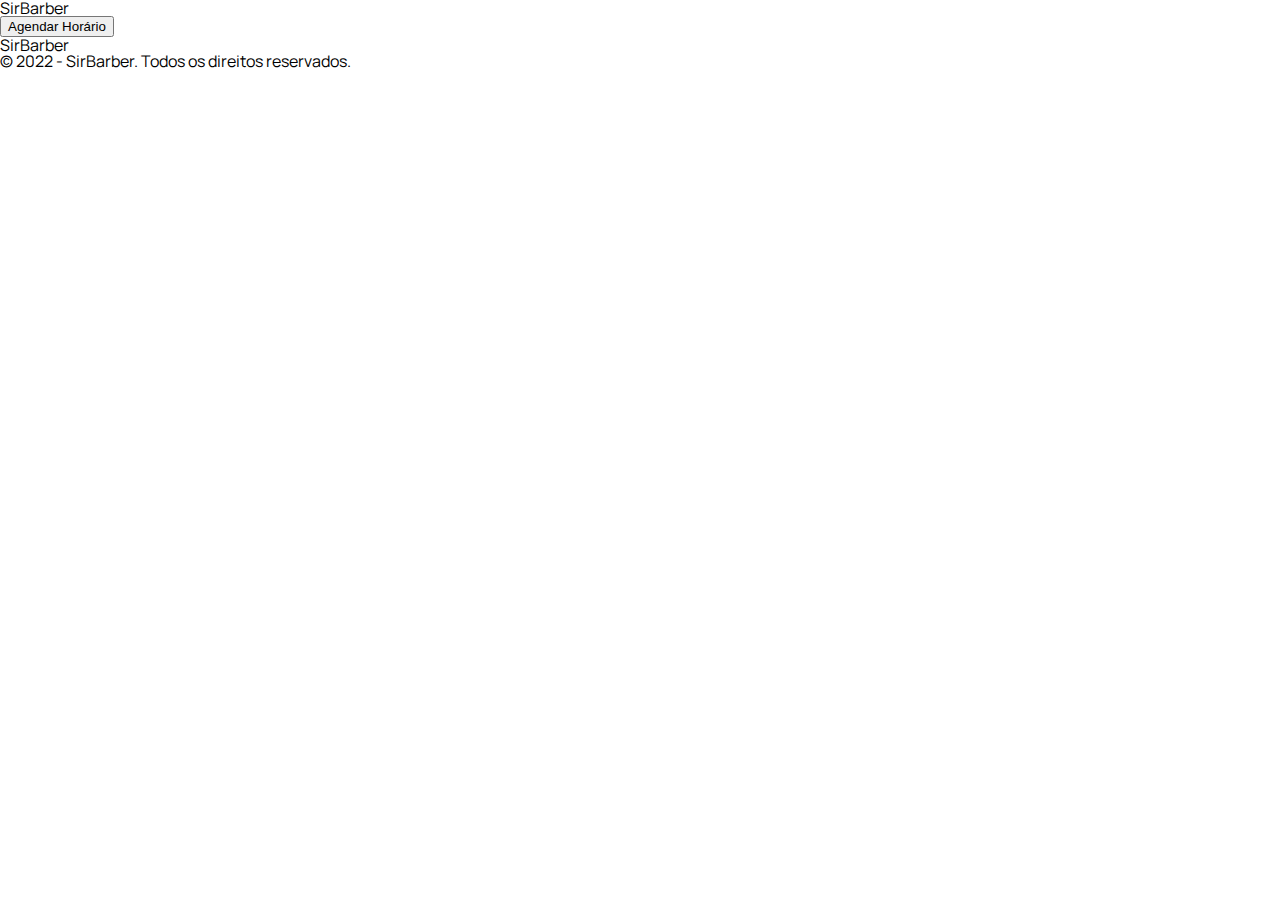
==== index.html @ c5fa6e9f "Frist commit" ====
<!DOCTYPE html>
<html lang="pt-BR">
<head>
    <meta charset="UTF-8">
    <meta http-equiv="X-UA-Compatible" content="IE=edge">
    <meta name="viewport" content="width=device-width, initial-scale=1.0">
    
    <title>SirBarber - Uma nova experiência em barbearia</title>

    <link rel="preconnect" href="https://fonts.googleapis.com">
    <link rel="preconnect" href="https://fonts.gstatic.com" crossorigin>
    <link href="https://fonts.googleapis.com/css2?family=Manrope:wght@400;700&display=swap" rel="stylesheet">
   
<link rel="stylesheet" href="./css/reset.css"/>
    <link rel="stylesheet" href="./css/main.css"/>
</head>
<body>
    <header>
        <div>SirBarber</div>
        <button> Agendar Horário</button>

    </header>

    <main>

    </main>

    <footer>
        <div>
            <div> SirBarber</div>
            <span>&copy; 2022 - SirBarber. Todos os direitos reservados.</span>
        </div>

        <div>
            <a href="http://instagram.com/codar.me"> 
                <svg width="40" height="40" viewBox="0 0 40 40" fill="none" xmlns="http://www.w3.org/2000/svg">
                    <path d="M27.2361 15.4582C26.9661 15.7283 26.5998 15.88 26.2179 15.88C25.8359 15.88 25.4697 15.7283 25.1996 15.4582C24.9296 15.1882 24.7779 14.8219 24.7779 14.44C24.7779 14.0581 24.9296 13.6918 25.1996 13.4218C25.4697 13.1517 25.8359 13 26.2179 13C26.5998 13 26.9661 13.1517 27.2361 13.4218C27.5062 13.6918 27.6579 14.0581 27.6579 14.44C27.6579 14.8219 27.5062 15.1882 27.2361 15.4582Z" fill="white"/>
                    <path fill-rule="evenodd" clip-rule="evenodd" d="M13.9999 20.602C13.9999 23.911 16.6909 26.602 19.9999 26.602C23.3089 26.602 25.9999 23.911 25.9999 20.602C25.9999 17.293 23.3089 14.602 19.9999 14.602C16.6909 14.602 13.9999 17.293 13.9999 20.602ZM16.9999 20.602C16.9999 18.947 18.3448 17.602 19.9999 17.602C21.6549 17.602 22.9999 18.947 22.9999 20.602C22.9999 22.257 21.6549 23.602 19.9999 23.602C18.3448 23.602 16.9999 22.257 16.9999 20.602Z" fill="white"/>
                    <path fill-rule="evenodd" clip-rule="evenodd" d="M7.99988 26C7.99988 29.084 10.9159 32 13.9999 32H25.9999C29.0839 32 31.9999 29.084 31.9999 26V14C31.9999 10.916 29.0839 8 25.9999 8H13.9999C10.9159 8 7.99988 10.916 7.99988 14V26ZM10.9999 14C10.9999 12.598 12.5979 11 13.9999 11H25.9999C27.4019 11 28.9999 12.598 28.9999 14V26C28.9999 27.402 27.4019 29 25.9999 29H13.9999C12.5699 29 10.9999 27.43 10.9999 26V14Z" fill="white"/>
                </svg>
            </a>

            <a href="http://facebook.com/codar.me"> 
                <svg width="41" height="40" viewBox="0 0 41 40" fill="none" xmlns="http://www.w3.org/2000/svg">
                <path d="M32.3333 20.0026C32.3338 17.7092 31.6771 15.4638 30.4409 13.532C29.2048 11.6003 27.441 10.0633 25.3584 9.10287C23.2758 8.14249 20.9617 7.799 18.6899 8.11307C16.4181 8.42714 14.2839 9.38562 12.54 10.875C10.7961 12.3644 9.5155 14.3224 8.84985 16.517C8.18419 18.7116 8.16137 21.0511 8.78407 23.2583C9.40677 25.4655 10.6489 27.448 12.3634 28.9712C14.078 30.4943 16.193 31.4943 18.4583 31.8526V23.4706H15.4123V20.0026H18.4583V17.3576C18.3928 16.7404 18.464 16.1163 18.6665 15.5296C18.8691 14.9429 19.1982 14.4079 19.6305 13.9625C20.0629 13.5171 20.5878 13.1722 21.1682 12.9522C21.7486 12.7323 22.3703 12.6426 22.9893 12.6896C23.8893 12.7016 24.7873 12.7796 25.6763 12.9236V15.8806H24.1643C23.9067 15.8468 23.6448 15.8714 23.398 15.9526C23.1512 16.0337 22.9259 16.1694 22.7386 16.3494C22.5513 16.5295 22.407 16.7494 22.3162 16.9928C22.2254 17.2362 22.1906 17.4969 22.2143 17.7556V20.0056H25.5423L25.0103 23.4736H22.2083V31.8606C25.0317 31.414 27.603 29.9741 29.4591 27.8002C31.3153 25.6263 32.3345 22.8612 32.3333 20.0026Z" fill="white"/>
                </svg>
            </a>

            <a href="http://twitter.com/codar.me"> 
                <svg width="41" height="40" viewBox="0 0 41 40" fill="none" xmlns="http://www.w3.org/2000/svg">
                    <path d="M32.6666 12.25C31.7666 12.7 30.8666 12.85 29.8166 13C30.8666 12.4 31.6166 11.5 31.9166 10.3C31.0166 10.9 29.9666 11.2 28.7666 11.5C27.8666 10.6 26.5166 10 25.1666 10C22.6166 10 20.3666 12.25 20.3666 14.95C20.3666 15.4 20.3666 15.7 20.5166 16C16.4666 15.85 12.7166 13.9 10.3166 10.9C9.86663 11.65 9.71663 12.4 9.71663 13.45C9.71663 15.1 10.6166 16.6 11.9666 17.5C11.2166 17.5 10.4666 17.2 9.71663 16.9C9.71663 19.3 11.3666 21.25 13.6166 21.7C13.1666 21.85 12.7166 21.85 12.2666 21.85C11.9666 21.85 11.6666 21.85 11.3666 21.7C11.9666 23.65 13.7666 25.15 16.0166 25.15C14.3666 26.5 12.2666 27.25 9.86663 27.25H8.66663C10.9166 28.6 13.4666 29.5 16.1666 29.5C25.1666 29.5 30.1166 22 30.1166 15.55V14.95C31.1666 14.2 32.0666 13.3 32.6666 12.25Z" fill="white"/>
                </svg>
                    
            </a>


        </div>
    </footer>
</body>
</html>
---- css/main.css ----
body{
    font-family:'Manrope', sans-serif;
}
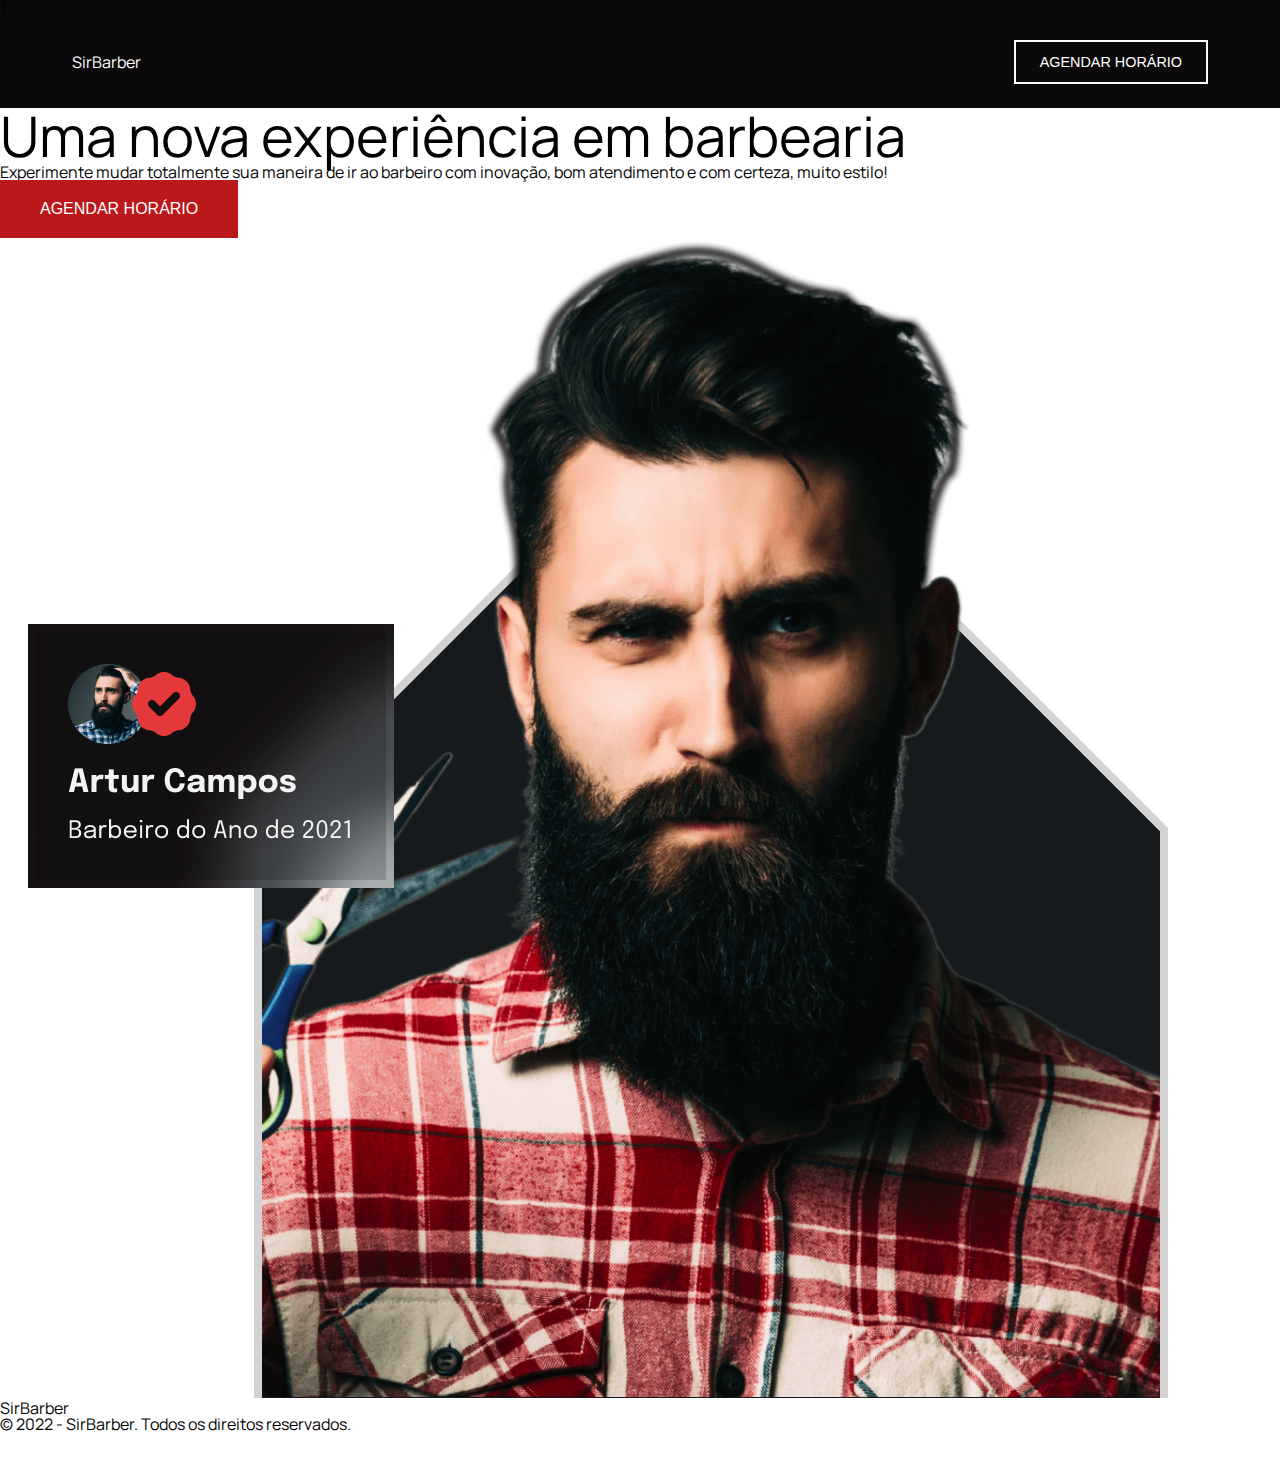
==== commit 42c01d7f: "Alteraçao arquivos css e index.html" ====
--- a/index.html
+++ b/index.html
@@ -15,13 +15,27 @@
     <link rel="stylesheet" href="./css/main.css"/>
 </head>
 <body>
-    <header>
-        <div>SirBarber</div>
-        <button> Agendar Horário</button>
+    <header id="header-container">]
+        <div class=" container header">
+            <div>SirBarber</div>
+            <button class="btn btn-outline btn-sm"> Agendar Horário</button>
+        </div>
 
     </header>
 
     <main>
+        <section id="hero"> 
+            <div class="hero-text">
+                <h1 class="hero-text__title">Uma nova experiência em barbearia</h1>
+                <p>Experimente mudar totalmente sua maneira de ir ao barbeiro com inovação, bom atendimento e com certeza, muito estilo!</p>
+                <button class="btn btn-primary"> Agendar Horário</button>
+            </div>
+
+            <div class="hero-img">
+                <img src="./img/img-hero-barber-desktop.png"/>
+
+            </div>
+        </section>
 
     </main>
 
--- a/css/main.css
+++ b/css/main.css
@@ -1,3 +1,59 @@
+
+
+/* Generico */
+
 body{
     font-family:'Manrope', sans-serif;
-}+}
+
+.btn {
+    padding:20px 40px;
+    color: #ffffff;
+    text-transform: uppercase;
+    font-size: 1rem;
+}
+
+.btn-sm {
+    padding: 12px 24px;
+    font-size: 0.9rem; 
+}
+
+.btn-primary{
+    background-color: #ba181b;
+
+
+}
+
+.btn-outline{
+    border: 2px solid #ffffff;
+    background-color: transparent;
+}
+
+.container{
+    max-width: 1280px;
+    margin: 0 auto;
+}
+
+/* Layout */
+
+#header-container{
+    background-color: #0b090a;
+}
+
+.header{
+    
+    color: #ffffff;
+    padding: 24px 72px;
+
+    display: flex;
+    justify-content: space-between;
+    align-items: center;
+  
+}
+
+/* HERO SECTION */
+
+.hero-text__title{
+    font-size: 56px;
+}
+
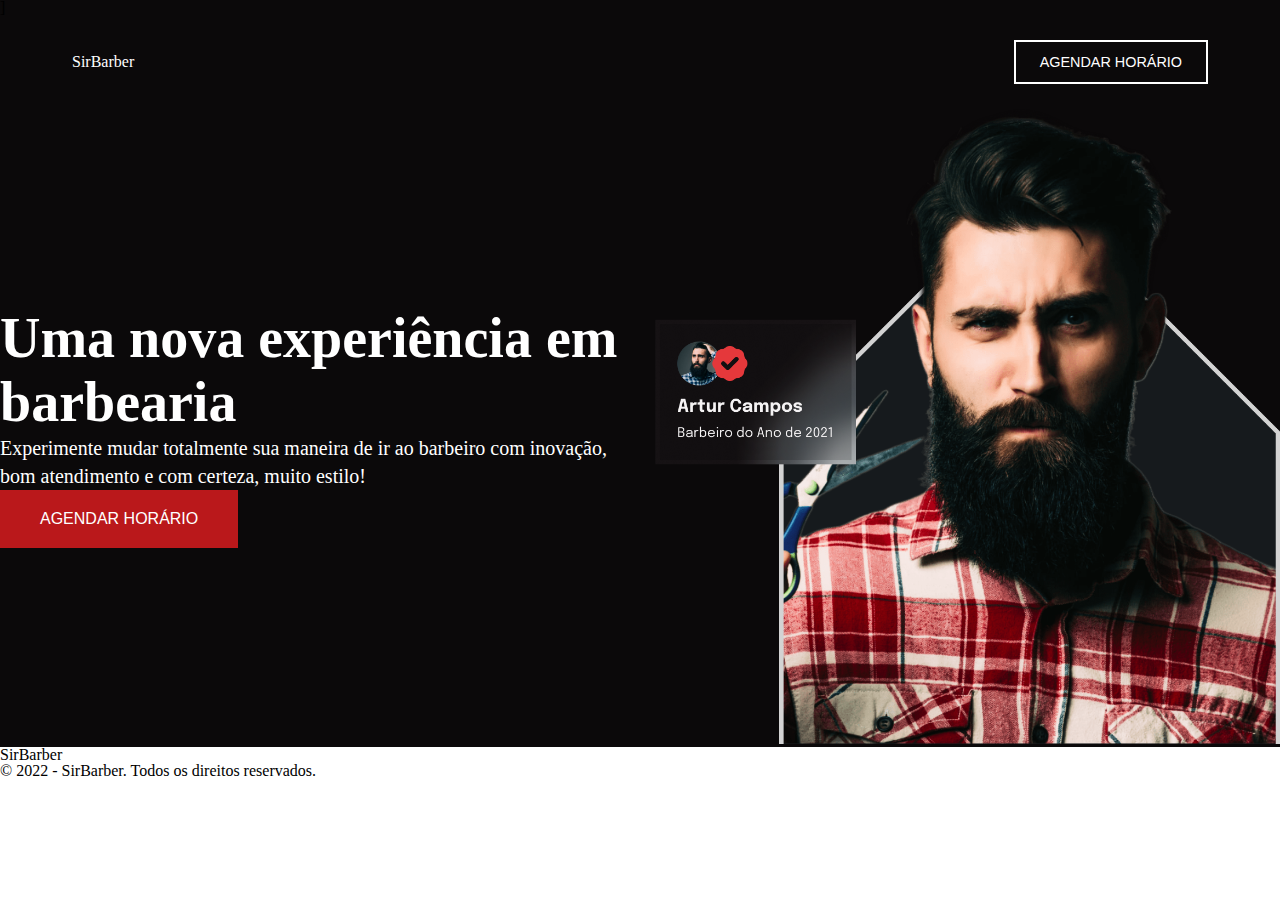
==== commit 2aabfd97: "main.css index.html" ====
--- a/index.html
+++ b/index.html
@@ -9,7 +9,7 @@
 
     <link rel="preconnect" href="https://fonts.googleapis.com">
     <link rel="preconnect" href="https://fonts.gstatic.com" crossorigin>
-    <link href="https://fonts.googleapis.com/css2?family=Manrope:wght@400;700&display=swap" rel="stylesheet">
+    <link href="https://fonts.googleapis.com/css2?family=Epilogue:wght@400;700&display=swap" rel="stylesheet">
    
 <link rel="stylesheet" href="./css/reset.css"/>
     <link rel="stylesheet" href="./css/main.css"/>
@@ -24,16 +24,17 @@
     </header>
 
     <main>
-        <section id="hero"> 
-            <div class="hero-text">
-                <h1 class="hero-text__title">Uma nova experiência em barbearia</h1>
-                <p>Experimente mudar totalmente sua maneira de ir ao barbeiro com inovação, bom atendimento e com certeza, muito estilo!</p>
-                <button class="btn btn-primary"> Agendar Horário</button>
-            </div>
+        <section id="hero-container"> 
+            <div class="container hero">
+                <div class="hero-text">
+                    <h1 class="hero-text__title">Uma nova experiência em barbearia</h1>
+                    <p class="hero-text__subtitle">Experimente mudar totalmente sua maneira de ir ao barbeiro com inovação, bom atendimento e com certeza, muito estilo!</p>
+                    <button class="btn btn-primary"> Agendar Horário</button>
+                </div>
 
-            <div class="hero-img">
-                <img src="./img/img-hero-barber-desktop.png"/>
-
+                <div class="hero-img">
+                    <img src="./img/img-hero-barber-desktop.png"/>
+                </div>
             </div>
         </section>
 
--- a/css/main.css
+++ b/css/main.css
@@ -3,7 +3,7 @@
 /* Generico */
 
 body{
-    font-family:'Manrope', sans-serif;
+    font-family:font-family: 'Epilogue', sans-serif;
 }
 
 .btn {
@@ -53,7 +53,30 @@
 
 /* HERO SECTION */
 
+#hero-container{
+    background-color: #0b090a;
+    color: #ffffff;
+    }
+
+.hero{
+        display:flex;
+        align-items: center ;
+    }
+.hero-text, .hero-img {
+    flex: 1;
+}
+
+.hero-img img {
+    max-width: 100%;
+}
+
 .hero-text__title{
     font-size: 56px;
+    line-height: 64px;
+    font-weight: 700;
 }
 
+.hero-text__subtitle{
+    font-size: 20px;
+    line-height: 28px;
+}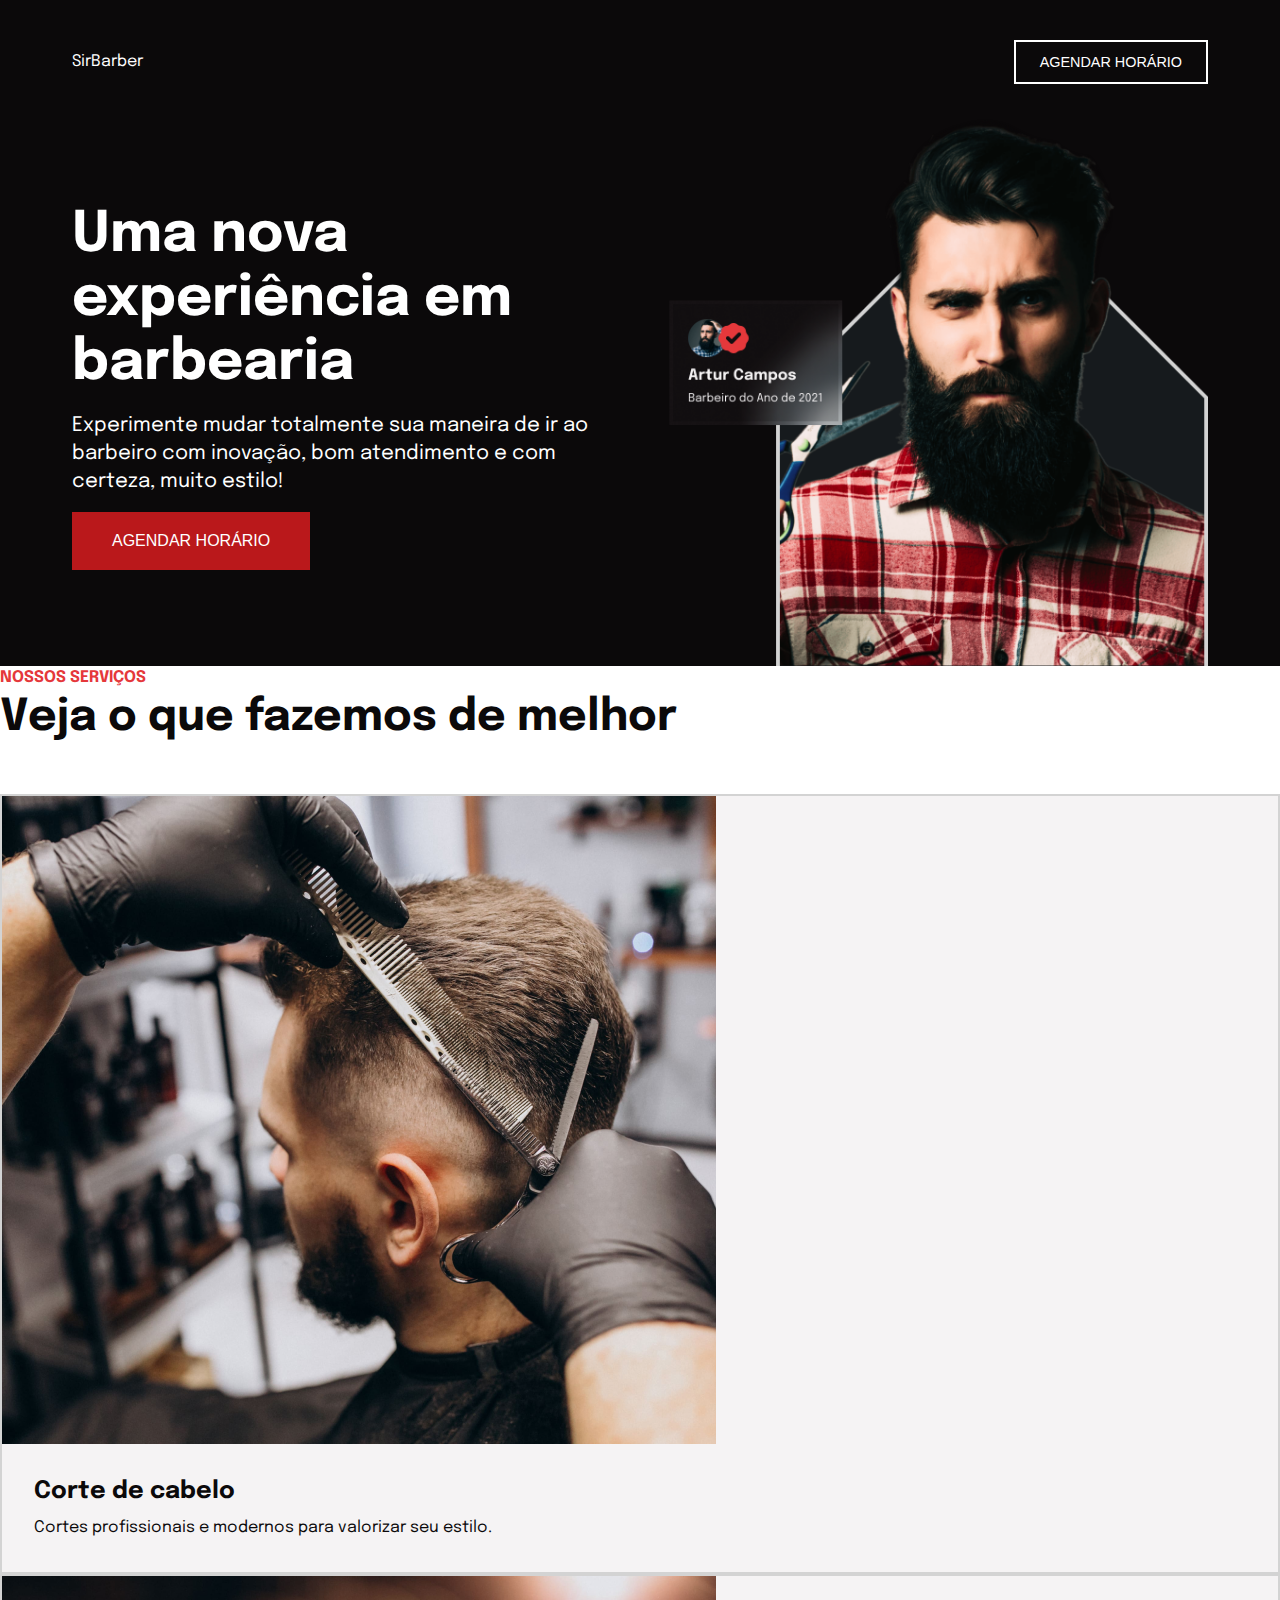
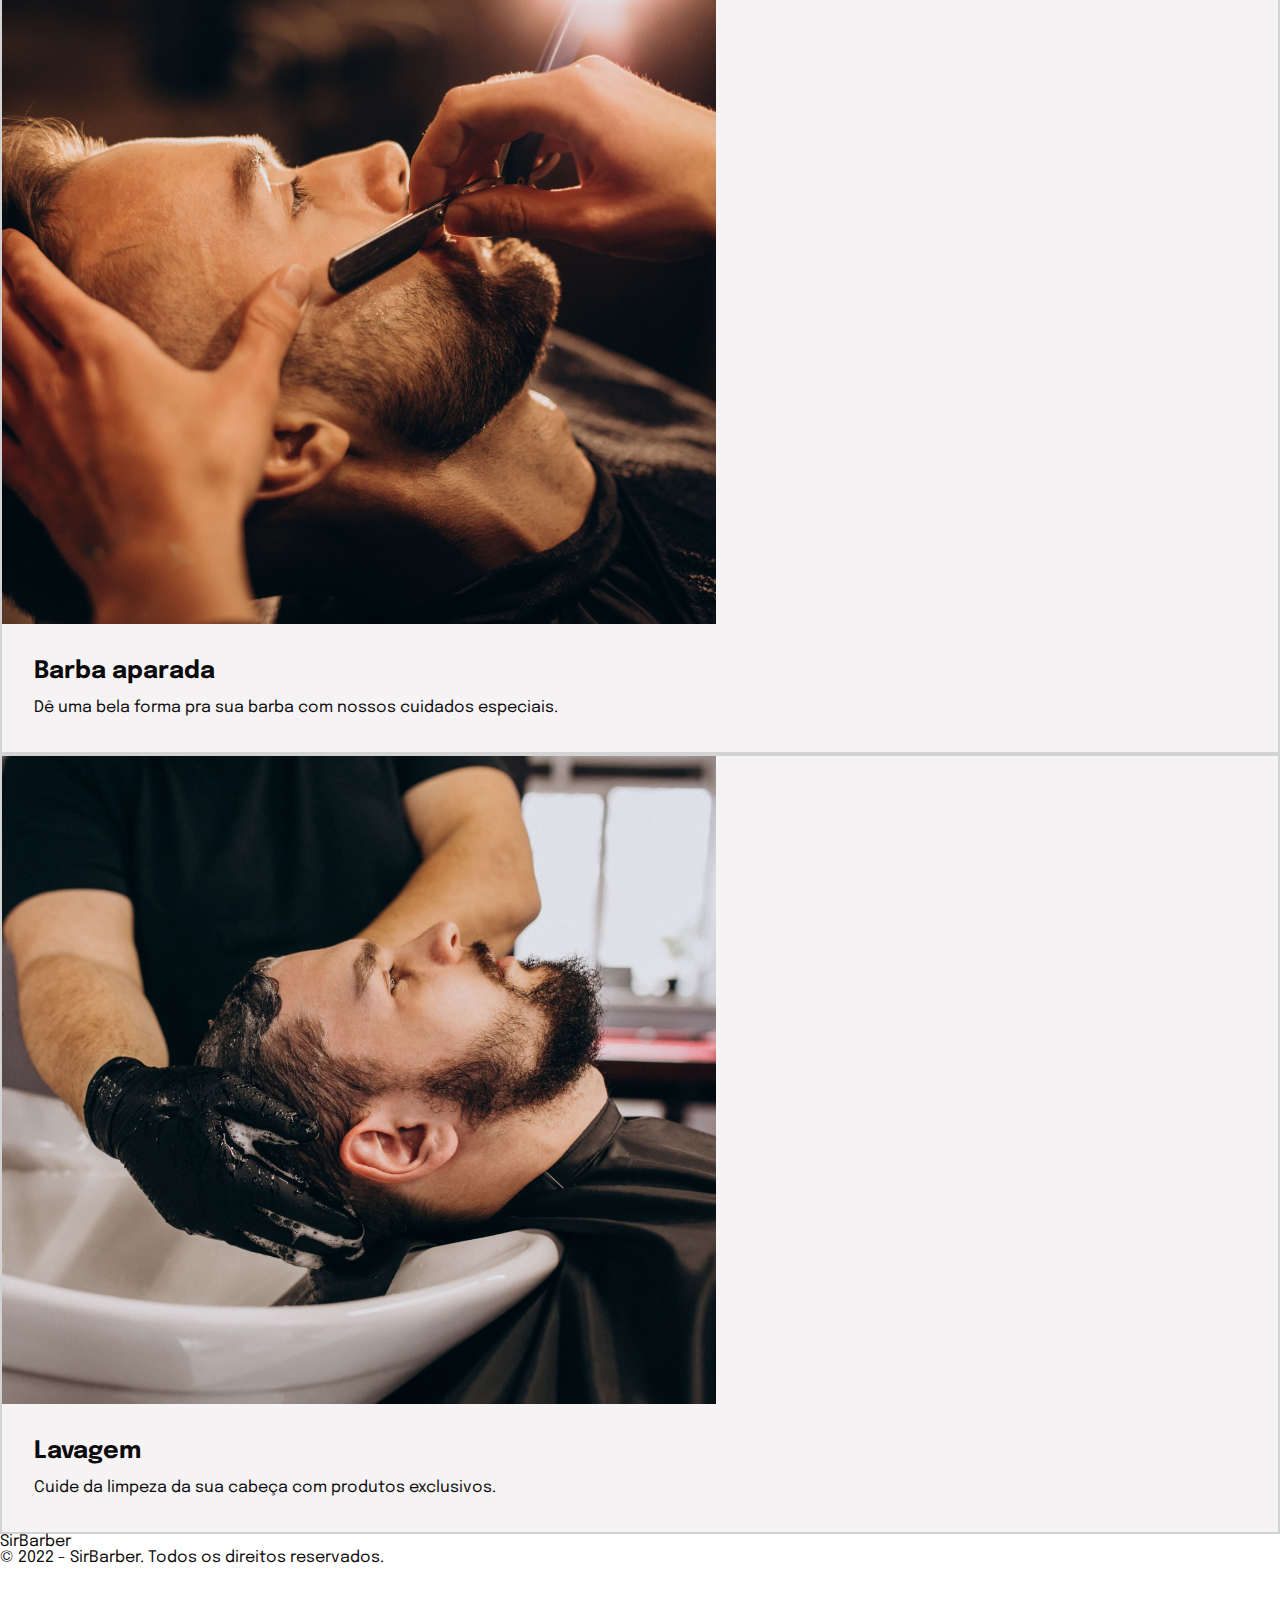
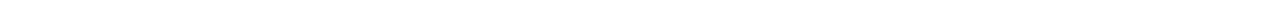
==== commit e9db671d: "added cards below" ====
--- a/index.html
+++ b/index.html
@@ -38,6 +38,46 @@
             </div>
         </section>
 
+        <section id="services-container">
+            <div class="container services"> 
+                <header>
+                    <span class="overtitle">Nossos serviços</span>
+                    <h2 class="title">Veja o que fazemos de melhor</h2>
+                </header>
+
+                <div class="services-list">
+
+                    <div class="service-card">
+                        <img src="./img/img-card-01-desktop.png"/>
+
+                        <div class="service-card__text">
+                            <h3>Corte de cabelo</h3>
+                            <p>Cortes profissionais e modernos para valorizar seu estilo.</p>
+                        </div>
+                    </div>
+
+                    <div class="service-card">
+                        <img src="./img/img-card-02-desktop.png"/>
+
+                        <div class="service-card__text">
+                            <h3>Barba aparada</h3>
+                            <p>Dê uma bela forma pra sua barba com nossos cuidados especiais.</p>
+                        </div>
+                    </div>
+
+                    <div class="service-card">
+                        <img src="./img/img-card-03-desktop.png"/>
+
+                        <div class="service-card__text">
+                            <h3>Lavagem</h3>
+                            <p>Cuide da limpeza da sua cabeça com produtos exclusivos.</p>
+                        </div>
+                    </div>
+
+                </div>
+            </div>
+        </section>
+
     </main>
 
     <footer>
--- a/css/main.css
+++ b/css/main.css
@@ -3,7 +3,8 @@
 /* Generico */
 
 body{
-    font-family:font-family: 'Epilogue', sans-serif;
+    font-family: 'Epilogue', sans-serif;
+    color:#0b090a;
 }
 
 .btn {
@@ -34,6 +35,20 @@
     margin: 0 auto;
 }
 
+.overtitle{
+color: #e5383b;
+font-size: 16px;
+line-height:24px ;
+font-weight: 700;
+text-transform: uppercase;
+}
+
+.title{
+    font-size: 44px;
+    line-height: 56px;
+    font-weight: 700;
+}
+
 /* Layout */
 
 #header-container{
@@ -56,14 +71,26 @@
 #hero-container{
     background-color: #0b090a;
     color: #ffffff;
+    padding: 0 72px ;
     }
 
 .hero{
         display:flex;
         align-items: center ;
+        gap:32px;
     }
-.hero-text, .hero-img {
+.hero-text  {
     flex: 1;
+    display: flex;
+    flex-direction: column;
+    align-items: flex-start;
+    gap: 16px;
+    padding: 96px 0;
+}
+
+.hero-img{
+    flex: 1;
+    align-self: flex-end;
 }
 
 .hero-img img {
@@ -79,4 +106,41 @@
 .hero-text__subtitle{
     font-size: 20px;
     line-height: 28px;
+    max-width: 520;
+}
+
+/* Services Section */
+
+#service-container{
+    padding: 96px 72px;
+
+}
+
+.services-list {
+    margin-top: 48px;
+}
+
+.service-card{
+    background-color: #f5f3f4;
+    border:2px solid #d3d3d3
+}
+
+.service-card img{
+    max-height: 100%;
+}
+
+.service-card__text{
+    padding: 32px;
+}
+
+.service-card__text h3{
+    font-size: 24px ;
+    line-height: 32px;
+    font-weight:700 ;
+    margin-bottom: 8px;
+}
+
+.service-card__text p{
+    font-size: 16px ;
+    line-height: 24px;
 }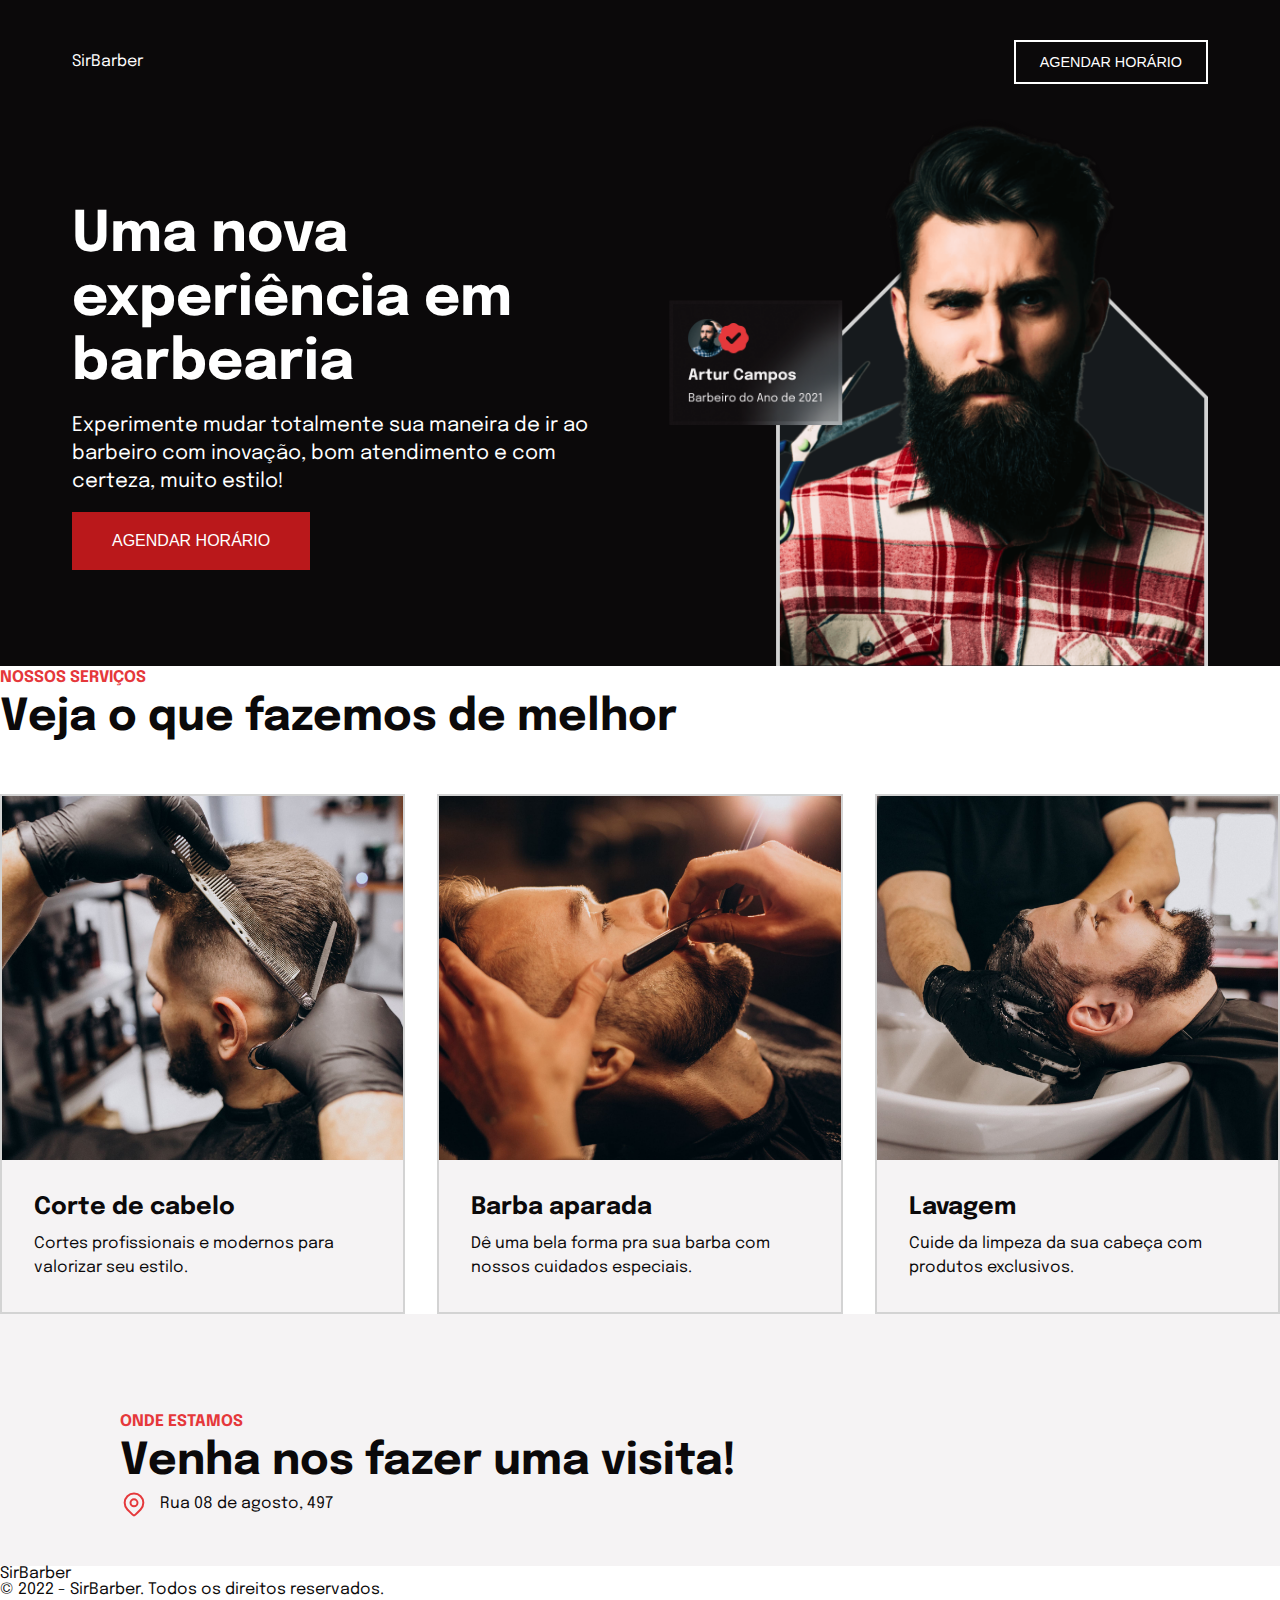
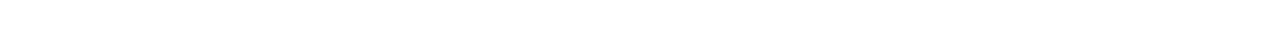
==== commit 12f2a59c: "cards edition added location" ====
--- a/index.html
+++ b/index.html
@@ -78,6 +78,25 @@
             </div>
         </section>
 
+        <section id="location-container">
+            <div class="container location">
+                <header>
+                    <span class="overtitle">Onde estamos</span>
+                    <h2 class="title">Venha nos fazer uma visita!</h2>
+                    <address> 
+                        <svg width="28" height="28" viewBox="0 0 28 28" fill="none" xmlns="http://www.w3.org/2000/svg">
+                            <path d="M20.5997 19.433C19.451 20.5817 16.9847 23.048 15.4137 24.6189C14.6327 25.4 13.3679 25.4005 12.5868 24.6195C11.0427 23.0753 8.62592 20.6586 7.40033 19.433C3.75544 15.7881 3.75544 9.87856 7.40033 6.23367C11.0452 2.58878 16.9548 2.58878 20.5997 6.23367C24.2446 9.87856 24.2446 15.7881 20.5997 19.433Z" stroke="#E5383B" stroke-width="2" stroke-linecap="round" stroke-linejoin="round"/>
+                            <path d="M17.5 12.8333C17.5 14.7663 15.933 16.3333 14 16.3333C12.067 16.3333 10.5 14.7663 10.5 12.8333C10.5 10.9003 12.067 9.33333 14 9.33333C15.933 9.33333 17.5 10.9003 17.5 12.8333Z" stroke="#E5383B" stroke-width="2" stroke-linecap="round" stroke-linejoin="round"/>
+                        </svg>
+                        <span>Rua 08 de agosto, 497</span>
+                    
+                    </address>
+                </header>
+
+            </div>
+
+        </section>
+
     </main>
 
     <footer>
--- a/css/main.css
+++ b/css/main.css
@@ -118,6 +118,8 @@
 
 .services-list {
     margin-top: 48px;
+    display: flex;
+    gap: 32px;
 }
 
 .service-card{
@@ -126,7 +128,7 @@
 }
 
 .service-card img{
-    max-height: 100%;
+    width: 100%;
 }
 
 .service-card__text{
@@ -143,4 +145,21 @@
 .service-card__text p{
     font-size: 16px ;
     line-height: 24px;
+}
+
+/*LOCATION SECTION */
+
+#location-container{
+    background-color: #f5f3f4;
+    padding: 48px 72px 0;
+}
+
+#location-container header{
+    padding: 48px;
+}
+
+#location-container address{
+    display: flex;
+    align-items: center;
+    gap: 12px;
 }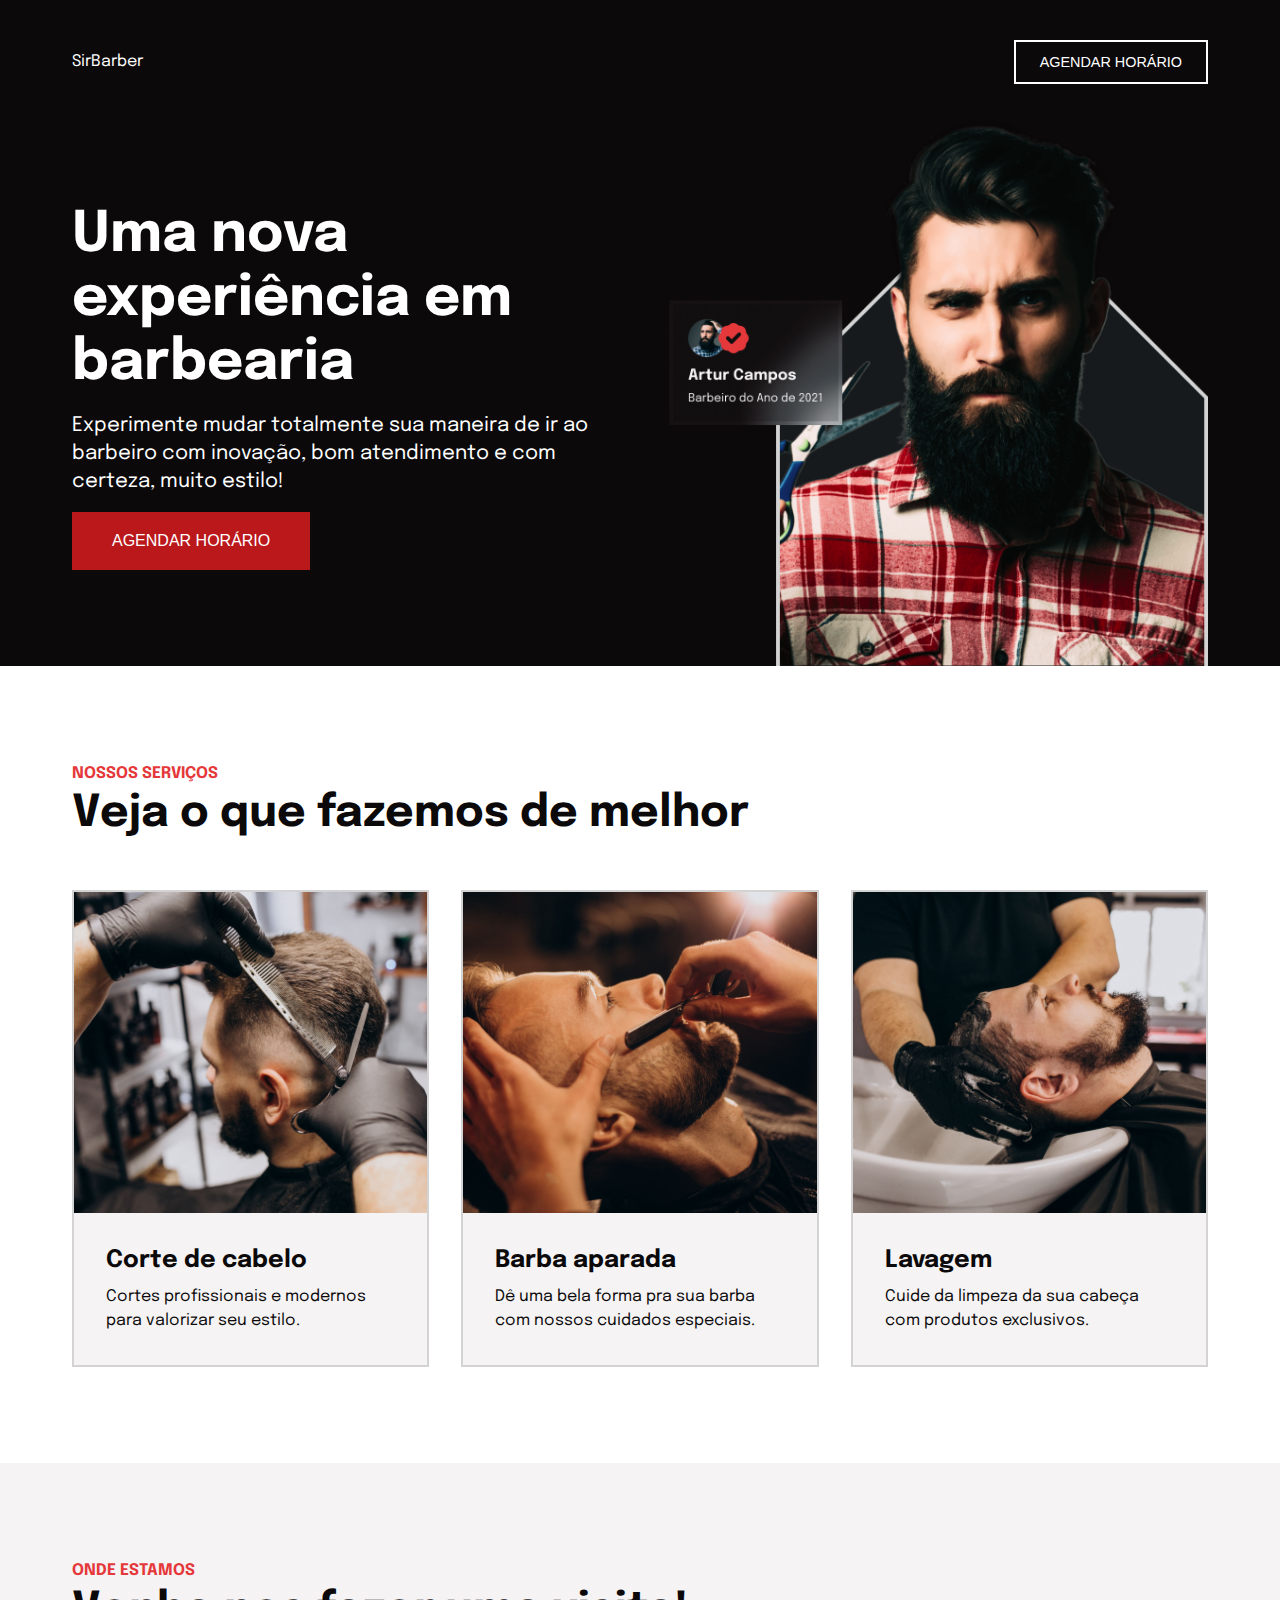
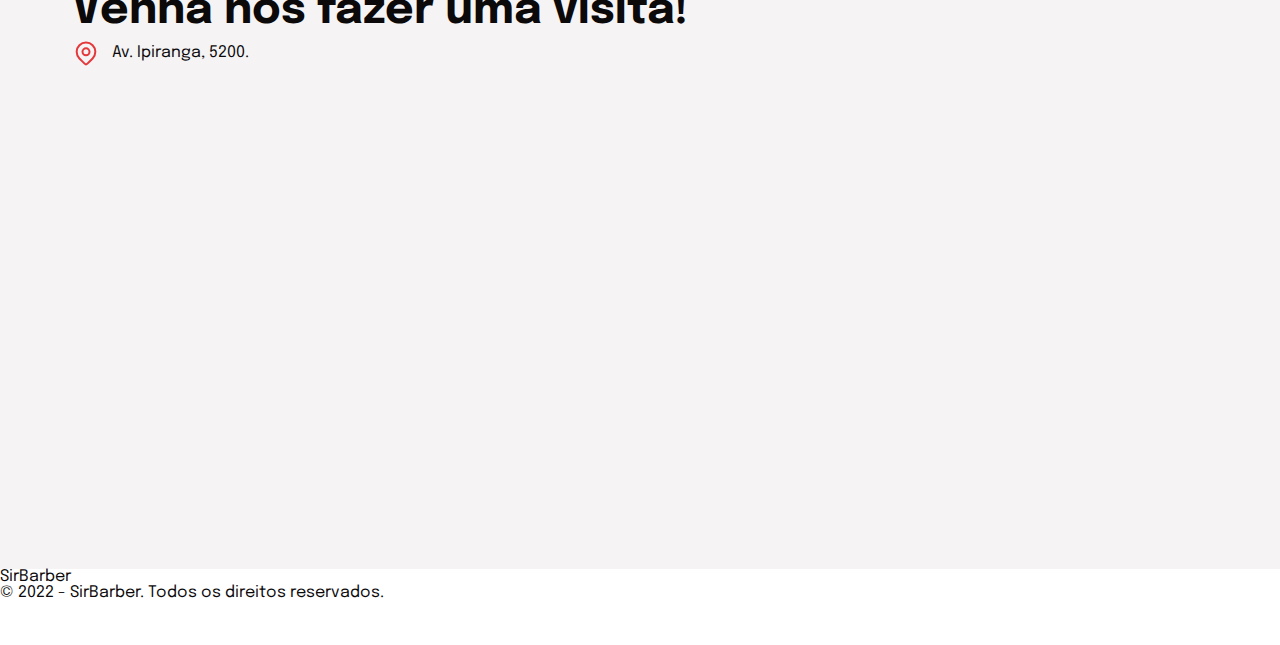
==== commit 6932597d: "a map was added and the address was changed" ====
--- a/index.html
+++ b/index.html
@@ -88,13 +88,13 @@
                             <path d="M20.5997 19.433C19.451 20.5817 16.9847 23.048 15.4137 24.6189C14.6327 25.4 13.3679 25.4005 12.5868 24.6195C11.0427 23.0753 8.62592 20.6586 7.40033 19.433C3.75544 15.7881 3.75544 9.87856 7.40033 6.23367C11.0452 2.58878 16.9548 2.58878 20.5997 6.23367C24.2446 9.87856 24.2446 15.7881 20.5997 19.433Z" stroke="#E5383B" stroke-width="2" stroke-linecap="round" stroke-linejoin="round"/>
                             <path d="M17.5 12.8333C17.5 14.7663 15.933 16.3333 14 16.3333C12.067 16.3333 10.5 14.7663 10.5 12.8333C10.5 10.9003 12.067 9.33333 14 9.33333C15.933 9.33333 17.5 10.9003 17.5 12.8333Z" stroke="#E5383B" stroke-width="2" stroke-linecap="round" stroke-linejoin="round"/>
                         </svg>
-                        <span>Rua 08 de agosto, 497</span>
-                    
+                        <span>Av. Ipiranga, 5200.</span>
                     </address>
                 </header>
+            </div>
+                <iframe src="https://www.google.com/maps/embed?pb=!1m18!1m12!1m3!1d13813.473284521571!2d-51.195473670959466!3d-30.054975162501016!2m3!1f0!2f0!3f0!3m2!1i1024!2i768!4f13.1!3m3!1m2!1s0x9519781ac50b8d51%3A0x280df52ed3602f3b!2sBourbon%20Shopping%20Ipiranga!5e0!3m2!1spt-BR!2sbr!4v1660861980112!5m2!1spt-BR!2sbr" width="100%" height="450" style="border:0;" allowfullscreen="" loading="lazy" referrerpolicy="no-referrer-when-downgrade"></iframe>  
 
-            </div>
-
+        
         </section>
 
     </main>
@@ -131,4 +131,6 @@
         </div>
     </footer>
 </body>
+
+
 </html>--- a/css/main.css
+++ b/css/main.css
@@ -111,7 +111,7 @@
 
 /* Services Section */
 
-#service-container{
+#services-container{
     padding: 96px 72px;
 
 }
@@ -151,11 +151,11 @@
 
 #location-container{
     background-color: #f5f3f4;
-    padding: 48px 72px 0;
+  
 }
 
-#location-container header{
-    padding: 48px;
+#location-container .location{
+    padding: 96px 72px 48px;
 }
 
 #location-container address{
